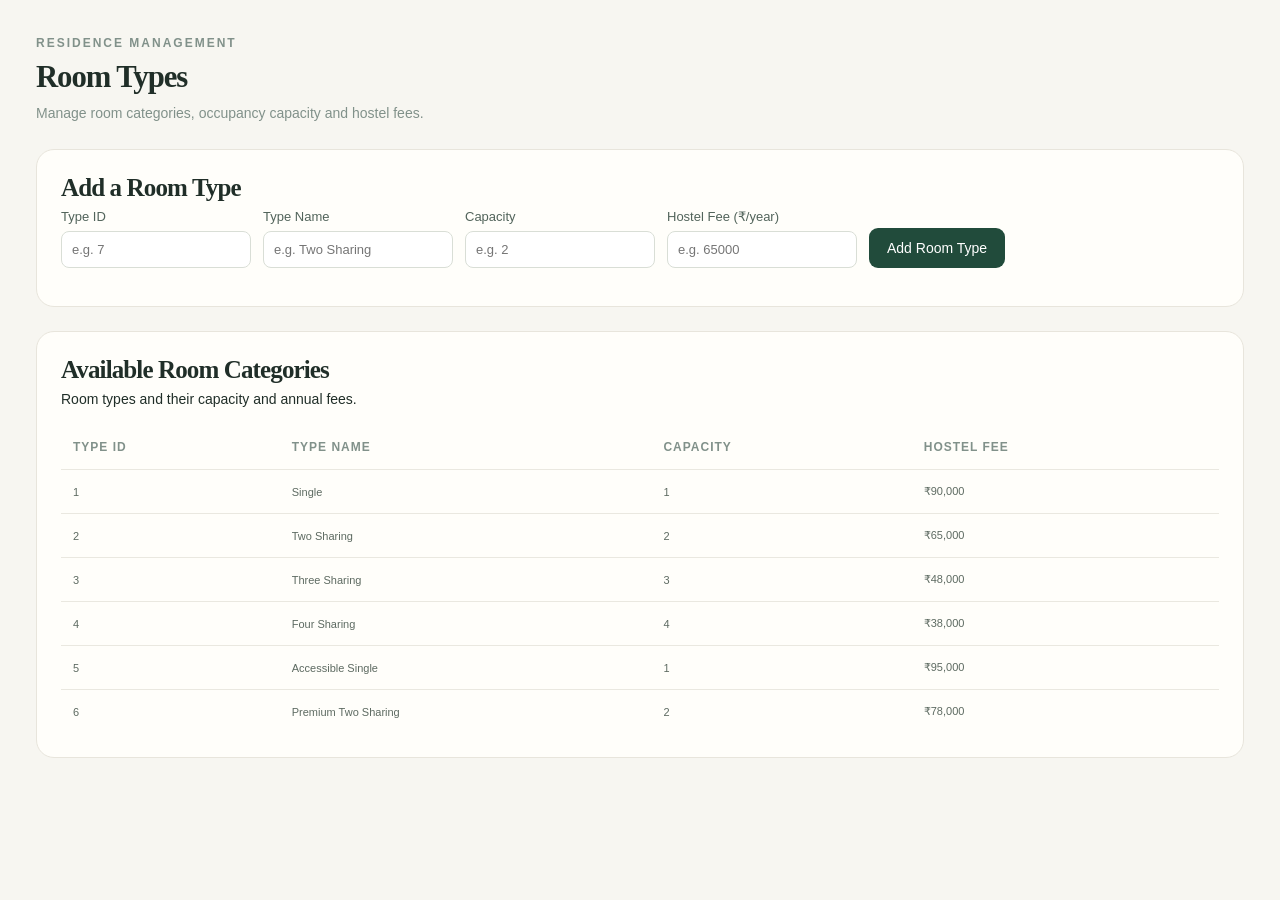
==== hostel_management_frontend/room-types.html @ fce26be1 "Create room-types.html" ====
<!DOCTYPE html>
<html lang="en">
<head>
    <meta charset="UTF-8">
    <meta name="viewport" content="width=device-width, initial-scale=1.0">
    <title>Room Types | Haven</title>

    <link rel="stylesheet" href="css/style.css">

    <style>
        .room-types-content {
            padding: 36px;
        }

        .room-types-heading {
            margin-bottom: 28px;
        }

        .room-types-heading .eyebrow {
            font-size: 12px;
            letter-spacing: 2px;
            text-transform: uppercase;
            color: #81918a;
            font-weight: 700;
        }

        .room-types-heading h1 {
            margin: 10px 0;
        }

        .room-types-heading p {
            color: #81918a;
        }

        .room-types-panel {
            background: #fffefa;
            border: 1px solid #e8e5dc;
            border-radius: 18px;
            padding: 24px;
            margin-top: 24px;
            overflow-x: auto;
        }

        .room-types-panel h2 {
            margin-top: 0;
        }

        .room-types-panel table {
            width: 100%;
            border-collapse: collapse;
            margin-top: 18px;
        }

        .room-types-panel th,
        .room-types-panel td {
            padding: 15px 12px;
            border-bottom: 1px solid #eae8e0;
            text-align: left;
        }

        .room-types-panel th {
            font-size: 12px;
            letter-spacing: 1px;
            text-transform: uppercase;
            color: #81918a;
        }

        .room-types-panel input,
        .room-types-panel select {
            padding: 10px;
            border: 1px solid #d9ded6;
            border-radius: 8px;
            max-width: 100%;
        }

        .room-types-form {
            display: flex;
            flex-wrap: wrap;
            gap: 12px;
            align-items: end;
        }

        .room-types-form label {
            display: flex;
            flex-direction: column;
            gap: 7px;
            font-size: 13px;
            color: #52645b;
        }

        .room-types-form button {
            padding: 12px 18px;
            background: #214b3b;
            color: white;
            border: none;
            border-radius: 9px;
            cursor: pointer;
        }

        .room-types-form button:hover {
            background: #163a2d;
        }

        .room-types-message {
            margin-top: 14px;
            color: #214b3b;
        }

        @media (max-width: 650px) {
            .room-types-content {
                padding: 20px;
            }
        }
    </style>
</head>

<body data-page="room-type">

    <!-- The existing JavaScript creates the sidebar and page content. -->
    <div class="app-shell">

        <main class="main-content room-types-content">

            <header class="room-types-heading">
                <div class="eyebrow">Residence Management</div>
                <h1>Room Types</h1>
                <p>Manage room categories, occupancy capacity and hostel fees.</p>
            </header>

            <section class="room-types-panel">
                <h2>Add a Room Type</h2>

                <form id="roomTypeForm" class="room-types-form">
                    <label>
                        Type ID
                        <input type="number" id="typeId" min="1"
                               placeholder="e.g. 7" required>
                    </label>

                    <label>
                        Type Name
                        <input type="text" id="typeName"
                               placeholder="e.g. Two Sharing" required>
                    </label>

                    <label>
                        Capacity
                        <input type="number" id="capacity" min="1"
                               placeholder="e.g. 2" required>
                    </label>

                    <label>
                        Hostel Fee (₹/year)
                        <input type="number" id="hostelFee" min="0"
                               placeholder="e.g. 65000" required>
                    </label>

                    <button type="submit">Add Room Type</button>
                </form>

                <p id="roomTypeMessage" class="room-types-message"
                   role="status"></p>
            </section>

            <section class="room-types-panel">
                <h2>Available Room Categories</h2>
                <p>Room types and their capacity and annual fees.</p>

                <table>
                    <thead>
                        <tr>
                            <th>Type ID</th>
                            <th>Type Name</th>
                            <th>Capacity</th>
                            <th>Hostel Fee</th>
                        </tr>
                    </thead>
                    <tbody id="roomTypesTableBody">
                        <tr>
                            <td colspan="4">Loading room types...</td>
                        </tr>
                    </tbody>
                </table>
            </section>

        </main>
    </div>

    <script src="js/app.js"></script>

    <script>
        /*
         * This form is a frontend demonstration using browser storage.
         * It does not insert records into your Oracle database.
         */

        const roomTypeForm = document.getElementById("roomTypeForm");
        const roomTypesTableBody =
            document.getElementById("roomTypesTableBody");
        const roomTypeMessage =
            document.getElementById("roomTypeMessage");

        const STORAGE_KEY = "haven_custom_room_types";

        const initialRoomTypes = [
            { typeId: 1, typeName: "Single", capacity: 1, hostelFee: 90000 },
            { typeId: 2, typeName: "Two Sharing", capacity: 2, hostelFee: 65000 },
            { typeId: 3, typeName: "Three Sharing", capacity: 3, hostelFee: 48000 },
            { typeId: 4, typeName: "Four Sharing", capacity: 4, hostelFee: 38000 },
            { typeId: 5, typeName: "Accessible Single", capacity: 1, hostelFee: 95000 },
            { typeId: 6, typeName: "Premium Two Sharing", capacity: 2, hostelFee: 78000 }
        ];

        function getRoomTypes() {
            try {
                const saved = localStorage.getItem(STORAGE_KEY);
                return saved ? JSON.parse(saved) : [...initialRoomTypes];
            } catch (error) {
                return [...initialRoomTypes];
            }
        }

        function saveRoomTypes(types) {
            localStorage.setItem(STORAGE_KEY, JSON.stringify(types));
        }

        function addCell(row, value) {
            const cell = document.createElement("td");
            cell.textContent = value;
            row.appendChild(cell);
        }

        function renderRoomTypes() {
            const types = getRoomTypes();
            roomTypesTableBody.replaceChildren();

            if (types.length === 0) {
                const row = document.createElement("tr");
                const cell = document.createElement("td");
                cell.colSpan = 4;
                cell.textContent = "No room types added yet.";
                row.appendChild(cell);
                roomTypesTableBody.appendChild(row);
                return;
            }

            types.forEach(type => {
                const row = document.createElement("tr");

                addCell(row, type.typeId);
                addCell(row, type.typeName);
                addCell(row, type.capacity);

                addCell(
                    row,
                    "₹" + Number(type.hostelFee).toLocaleString("en-IN")
                );

                roomTypesTableBody.appendChild(row);
            });
        }

        roomTypeForm.addEventListener("submit", function (event) {
            event.preventDefault();

            const typeId = Number(document.getElementById("typeId").value);
            const typeName = document.getElementById("typeName").value.trim();
            const capacity = Number(document.getElementById("capacity").value);
            const hostelFee = Number(document.getElementById("hostelFee").value);

            if (
                !Number.isInteger(typeId) || typeId < 1 ||
                !typeName ||
                !Number.isInteger(capacity) || capacity < 1 ||
                !Number.isFinite(hostelFee) || hostelFee < 0
            ) {
                roomTypeMessage.textContent =
                    "Please enter valid values in all fields.";
                return;
            }

            const types = getRoomTypes();

            if (types.some(type => Number(type.typeId) === typeId)) {
                roomTypeMessage.textContent =
                    "That Type ID already exists. Please use another ID.";
                return;
            }

            types.push({ typeId, typeName, capacity, hostelFee });

            try {
                saveRoomTypes(types);
                renderRoomTypes();
                roomTypeForm.reset();
                roomTypeMessage.textContent =
                    "Room type added successfully.";
            } catch (error) {
                roomTypeMessage.textContent =
                    "Unable to save. Check your browser storage settings.";
            }
        });

        renderRoomTypes();
    </script>

</body>
</html>
---- hostel_management_frontend/css/style.css ----
/* Haven Residence — shared visual system */
:root{--ink:#202e28;--muted:#7e8982;--green:#244b3b;--green-dark:#19392d;--green-soft:#e7efe8;--cream:#f7f6f1;--paper:#fffefa;--line:#e9e9e1;--sand:#f1e9d9;--rose:#f6e6e3;--blue:#e6edf4;--shadow:0 12px 34px rgba(32,46,40,.055);--radius:18px}
*{box-sizing:border-box}body{margin:0;background:var(--cream);color:var(--ink);font-family:'DM Sans',sans-serif;font-size:14px}a{color:inherit;text-decoration:none}button,input,select{font:inherit}button{cursor:pointer}h1,h2,h3,p{margin-top:0}h1,h2{font-family:'Playfair Display',serif;font-weight:600;letter-spacing:-.035em}h1{font-size:clamp(25px,2.4vw,34px);margin:7px 0 0}h2{font-size:25px;margin:7px 0}h3{font-size:17px;margin:6px 0 0;letter-spacing:-.02em}.eyebrow{font-size:10px;letter-spacing:.16em;font-weight:700;color:#89958c}.muted{color:var(--muted)}.small{font-size:12px}.hidden{display:none!important}
.app-shell{min-height:100vh}.sidebar{position:fixed;inset:0 auto 0 0;width:244px;background:var(--green-dark);color:#f4f4eb;padding:27px 17px;display:flex;flex-direction:column;z-index:20}.brand{display:flex;align-items:center;gap:10px;font-size:23px;font-weight:700;letter-spacing:-.06em}.brand-mark{display:grid;place-items:center;width:34px;height:34px;border-radius:11px;background:#d7e2d5;color:var(--green-dark);font-family:'Playfair Display',serif;font-size:21px}.brand-dot{color:#a9c8a8}.sidebar .brand{padding:0 10px 37px}.nav-label{font-size:9px;letter-spacing:.18em;color:#9eb1a3;font-weight:700;padding:0 13px;margin:7px 0 11px}.nav-list{display:grid;gap:5px}.nav-link{display:flex;align-items:center;gap:12px;padding:12px 13px;border-radius:11px;color:#c8d4cb;font-size:13px;transition:.2s}.nav-link:hover,.nav-link.active{background:rgba(255,255,255,.105);color:#fff}.nav-link.active{box-shadow:inset 3px 0 #b7d3b4}.nav-icon{font-size:17px;width:20px;text-align:center}.nav-count{margin-left:auto;background:#d7e2d5;color:var(--green-dark);font-size:10px;padding:3px 7px;border-radius:99px}.sidebar-bottom{margin-top:auto}.help-card{border:1px solid #466456;background:rgba(255,255,255,.04);padding:15px;border-radius:14px;margin:0 3px 17px}.help-card strong{font-size:12px}.help-card p{font-size:11px;line-height:1.6;color:#b8c7bd;margin:8px 0 12px}.help-card a{font-size:11px;color:#e1eadf;font-weight:700}.sidebar-user{border-top:1px solid #3c5749;padding:18px 5px 0;display:flex;align-items:center;gap:10px}.avatar{width:37px;height:37px;border-radius:50%;display:grid;place-items:center;background:#e4eadf;color:var(--green);font-weight:700;font-size:11px;flex-shrink:0}.sidebar-user strong,.profile-label strong{display:block;font-size:12px}.sidebar-user span,.profile-label span{display:block;color:#a9b7ad;font-size:10px;margin-top:3px}.sidebar-user .logout{margin-left:auto;color:#c3d0c5;font-size:17px}
.main-area{margin-left:244px;padding:30px clamp(20px,3vw,46px) 22px;max-width:1700px}.topbar{display:flex;align-items:center;justify-content:space-between;gap:20px;margin-bottom:27px}.topbar h1{line-height:1.2}.wave{font-family:'DM Sans';font-size:20px;color:#9cb79a}.top-actions{display:flex;align-items:center;gap:13px}.profile-label span{color:var(--muted)}.icon-btn{border:1px solid var(--line);background:var(--paper);color:var(--ink);width:38px;height:38px;border-radius:12px;display:grid;place-items:center;font-size:18px;position:relative}.notification-dot{position:absolute;width:6px;height:6px;border-radius:50%;background:#d08b70;right:8px;top:7px}.mobile-menu{display:none}.welcome-banner{background:var(--green);color:white;border-radius:22px;min-height:240px;padding:29px 35px;display:flex;align-items:center;justify-content:space-between;overflow:hidden;position:relative}.light-eyebrow{color:#c0d1c2}.welcome-banner h2{font-size:35px;line-height:1.12;margin:10px 0}.welcome-banner h2 em{font-weight:500;color:#d4e0cc}.welcome-banner p{color:#d1ded3;max-width:360px;font-size:12px;line-height:1.7;margin-bottom:19px}.btn{display:inline-flex;align-items:center;justify-content:center;gap:18px;border:0;border-radius:11px;padding:12px 16px;font-size:12px;font-weight:700;transition:transform .18s,background .18s}.btn:hover{transform:translateY(-1px)}.btn-primary{background:var(--green);color:white}.btn-primary:hover{background:var(--green-dark)}.btn-light{background:#f6f5ed;color:var(--green-dark)}.btn-quiet{background:#f1f2ed;color:#5c6960}.btn-full{width:100%;padding:14px}.banner-art{position:absolute;right:7%;top:0;width:300px;height:100%;opacity:.92}.art-circle{position:absolute;width:230px;height:230px;border-radius:50%;background:#426c54;right:5px;top:22px}.art-building{position:absolute;bottom:0;right:35px;width:174px;height:164px;background:#e7e7d7;border-radius:7px 7px 0 0;padding:22px 16px;display:grid;grid-template-columns:repeat(3,1fr);gap:12px 10px;box-shadow:12px 0 0 #c4d2bf}.art-building span{background:#789783;border-radius:3px}.art-leaf{position:absolute;right:0;top:20px;font-size:100px;color:#b7cdb3;transform:rotate(20deg)}.section-heading{display:flex;justify-content:space-between;align-items:end;margin:30px 0 15px}.section-heading h2{font-size:23px}.date-pill{border:1px solid #dce4d9;background:#eef3ec;color:#54705b;padding:8px 11px;border-radius:99px;font-size:10px;font-weight:700}.stats-grid{display:grid;grid-template-columns:repeat(4,minmax(0,1fr));gap:14px}.stat-card,.panel{background:var(--paper);border:1px solid var(--line);border-radius:var(--radius);box-shadow:var(--shadow)}.stat-card{padding:18px 19px}.stat-top{display:flex;justify-content:space-between;align-items:center;color:#737f76;font-size:12px}.stat-icon,.quick-icon{display:grid;place-items:center;width:36px;height:36px;border-radius:12px;font-size:17px;color:var(--green)}.sage{background:var(--green-soft)}.sand{background:var(--sand)}.blue{background:var(--blue)}.rose{background:var(--rose)}.stat-card>strong{display:block;font-family:'Playfair Display',serif;font-size:33px;font-weight:600;letter-spacing:-.04em;margin:13px 0 10px}.stat-foot{display:flex;gap:7px;align-items:center;flex-wrap:wrap;font-size:10px;color:#9aa29c}.stat-foot a{margin-left:auto;color:var(--green);font-weight:700}.trend{color:#4c805c;font-weight:700}.warning-text{color:#b8795c}.dashboard-grid{display:grid;grid-template-columns:1fr 1fr;gap:15px;margin-top:17px}.panel{padding:22px 22px}.panel-heading{display:flex;justify-content:space-between;align-items:center;gap:15px;margin-bottom:22px}.text-link{color:var(--green);font-size:11px;font-weight:700;white-space:nowrap}.occupancy-content{display:flex;align-items:center;justify-content:space-around;gap:20px;padding:4px 0 22px}.donut{width:144px;height:144px;border-radius:50%;display:grid;place-items:center;background:conic-gradient(var(--green) 0 74%,#e7e8df 74% 100%);position:relative;flex-shrink:0}.donut:before{content:"";position:absolute;inset:13px;background:var(--paper);border-radius:50%}.donut div{position:relative;text-align:center}.donut strong{display:block;font-family:'Playfair Display';font-size:30px}.donut span{font-size:10px;color:var(--muted)}.legend{display:grid;gap:15px;min-width:160px}.legend>div{display:grid;grid-template-columns:9px 1fr auto;align-items:center;gap:8px;font-size:10px;color:#7b867e}.legend strong{font-size:10px;color:var(--ink)}.legend-dot{width:8px;height:8px;border-radius:50%}.dot-green{background:var(--green)}.dot-yellow{background:#d8b77b}.dot-gray{background:#d6d9d0}.progress-caption{display:flex;justify-content:space-between;font-size:10px;color:var(--muted);margin-bottom:9px}.progress-caption strong{color:var(--ink)}.progress{height:6px;background:#e9ece4;border-radius:99px;overflow:hidden}.progress span{height:100%;display:block;background:var(--green);border-radius:99px}.quick-actions{display:grid;gap:5px}.quick-action{display:flex;align-items:center;gap:12px;padding:10px 8px;border-radius:12px;transition:background .2s}.quick-action:hover{background:#f5f6f0}.quick-icon{width:39px;height:39px;flex-shrink:0}.quick-action>span:nth-child(2){flex:1}.quick-action strong{display:block;font-size:12px}.quick-action small{display:block;font-size:10px;color:var(--muted);margin-top:4px}.quick-action>b{font-size:15px;color:#8b998f}.table-panel{margin-top:17px}.table-wrap{width:100%;overflow-x:auto}table{border-collapse:collapse;width:100%;white-space:nowrap}thead th{text-align:left;font-size:9px;letter-spacing:.1em;color:#89948c;font-weight:700;padding:0 15px 13px;border-bottom:1px solid var(--line)}tbody td{padding:15px;border-bottom:1px solid #f0f0e9;font-size:11px;color:#5d6a61}tbody tr:last-child td{border-bottom:0}tbody tr:hover{background:#fafaf6}.student-cell{display:flex;align-items:center;gap:10px}.mini-avatar{width:31px;height:31px;display:grid;place-items:center;border-radius:10px;background:#e8eee4;color:var(--green);font-weight:700;font-size:10px}.student-cell strong{display:block;color:var(--ink);font-size:11px}.student-cell small{display:block;color:#9aa29c;font-size:10px;margin-top:3px}.status{display:inline-flex;align-items:center;gap:6px;border-radius:99px;padding:6px 9px;background:#e8f1e8;color:#487351;font-size:10px;font-weight:700}.status:before{content:"";width:5px;height:5px;border-radius:50%;background:currentColor}.status.pending{background:#f8efdf;color:#a37a3c}.status.full,.status.rejected{background:#f6e8e5;color:#a96658}.status.partially-occupied{background:#e9eef5;color:#5d7795}.footer{display:flex;justify-content:space-between;gap:15px;color:#9ba39c;font-size:10px;padding:22px 3px 0}.footer b{color:#8aa98c}
.page-topbar{margin-bottom:24px}.top-description{margin:7px 0 0;font-size:12px}.page-toolbar{display:flex;align-items:center;justify-content:space-between;gap:15px;margin-bottom:17px}.search-box{display:flex;align-items:center;gap:10px;background:var(--paper);border:1px solid var(--line);border-radius:11px;padding:0 13px;width:min(340px,100%);height:42px;color:#9aa49b}.search-box span{font-size:20px}.search-box input{border:0;outline:0;background:transparent;width:100%;color:var(--ink);font-size:12px}.toolbar-actions{display:flex;align-items:center;gap:10px}.select-control{height:42px;border:1px solid var(--line);background:var(--paper);border-radius:10px;padding:0 12px;color:#66736a;font-size:11px;max-width:145px}.records-panel{margin-top:0;padding:22px 0 0;overflow:hidden}.records-panel .panel-heading{padding:0 22px;margin-bottom:20px}.record-count{font-size:10px;background:#f0f2ec;color:#758078;padding:7px 10px;border-radius:99px}.records-panel .table-wrap{padding:0 10px 5px}.records-panel table{min-width:720px}.records-panel thead th{padding:0 12px 13px}.records-panel tbody td{padding:14px 12px}.table-actions{display:flex;gap:6px}.table-action{border:1px solid var(--line);background:#fffefa;border-radius:8px;padding:6px 8px;font-size:10px;color:#5e6b62}.table-action:hover{background:#edf2eb}.table-action.delete:hover{background:#f9e9e5;color:#a45f52}.empty-state{text-align:center;padding:48px 15px;color:var(--muted)}.empty-state>span{font-size:30px}.empty-state h3{color:var(--ink)}.empty-state p{font-size:12px}
.modal-backdrop{position:fixed;inset:0;background:rgba(17,33,25,.48);backdrop-filter:blur(5px);display:grid;place-items:center;padding:18px;z-index:50}.modal-card{width:min(620px,100%);max-height:90vh;overflow:auto;background:var(--paper);border-radius:20px;padding:26px;box-shadow:0 25px 80px #13251c40}.modal-heading{display:flex;justify-content:space-between;align-items:start;margin-bottom:23px}.modal-heading h2{font-size:25px}.modal-form label,.form-stack>label{display:grid;gap:8px;font-size:11px;font-weight:700;color:#536158}.form-grid{display:grid;grid-template-columns:1fr 1fr;gap:16px}.form-grid input,.form-grid select,.form-stack input{width:100%;border:1px solid #e3e6de;background:#fffefa;border-radius:10px;padding:12px 12px;outline:none;color:var(--ink);font-size:12px}.form-grid input:focus,.form-grid select:focus,.form-stack input:focus{border-color:#86a38a;box-shadow:0 0 0 3px #e5eee4}.modal-actions{display:flex;justify-content:flex-end;gap:9px;margin-top:22px}.form-message{font-size:11px;color:#b36d59;min-height:14px;margin:8px 0 0}.login-body{min-height:100vh;background:#f6f5ef}.login-shell{min-height:100vh;display:grid;grid-template-columns:1fr 1fr}.login-visual{background:var(--green-dark);color:#fff;padding:35px clamp(30px,5vw,75px);display:flex;flex-direction:column;position:relative;overflow:hidden;min-height:100vh}.brand-light{position:relative;z-index:1}.visual-copy{margin:auto 0;position:relative;z-index:2;padding:65px 0}.visual-copy h1{font-size:clamp(44px,5vw,68px);line-height:1.05;margin:18px 0}.visual-copy h1 em{color:#c7d9c4;font-weight:500}.visual-copy p{color:#bdcfc2;line-height:1.8;max-width:370px;font-size:13px}.login-visual:after{content:"";position:absolute;width:410px;height:410px;border:1px solid #64816c;border-radius:50%;right:-160px;bottom:50px;box-shadow:0 0 0 45px #ffffff05,0 0 0 90px #ffffff04}.visual-footer,.login-bottom{display:flex;justify-content:space-between;gap:12px;font-size:9px;color:#a8bcae;letter-spacing:.04em}.login-panel{display:flex;flex-direction:column;justify-content:center;padding:45px clamp(28px,6vw,95px);position:relative}.login-card{width:100%;max-width:400px;margin:auto}.login-card h2{font-size:33px;margin:12px 0 8px}.login-card>p{font-size:12px;line-height:1.7}.form-stack{display:grid;gap:19px;margin-top:29px}.form-stack input{padding:14px}.password-wrap{position:relative}.password-wrap input{padding-right:60px}.password-toggle{position:absolute;right:10px;top:50%;transform:translateY(-50%);border:0;background:none;color:var(--green);font-size:11px;font-weight:700}.form-between{display:flex;align-items:center;justify-content:space-between}.check-label{display:flex!important;align-items:center;gap:7px;font-weight:500!important}.check-label input{width:14px;height:14px;accent-color:var(--green)}.login-note{background:#f0f2eb;border-radius:10px;padding:12px;color:#7e8980;font-size:10px!important;margin-top:17px}.login-note strong{color:var(--green)}.login-bottom{color:#9aa59c;max-width:100%;padding-top:25px}.login-mobile-brand{display:none}
@media(max-width:1150px){.sidebar{width:215px}.main-area{margin-left:215px;padding:25px 23px}.stats-grid{grid-template-columns:repeat(2,minmax(0,1fr))}.banner-art{right:1%}.dashboard-grid{grid-template-columns:1fr}.welcome-banner{min-height:220px}}
@media(max-width:760px){.sidebar{transform:translateX(-100%);transition:transform .25s;width:260px;box-shadow:20px 0 40px #00000014}.sidebar.open{transform:translateX(0)}.main-area{margin-left:0;padding:20px 15px}.mobile-menu{display:grid}.topbar{gap:10px;align-items:flex-start}.topbar>.eyebrow,.top-actions .profile-label{display:none}.top-actions{gap:7px;margin-left:auto}.topbar h1{font-size:25px}.topbar .avatar{width:34px;height:34px}.welcome-banner{padding:25px;min-height:230px}.welcome-banner h2{font-size:31px}.banner-art{opacity:.25;right:-55px}.stats-grid{gap:10px}.stat-card{padding:15px}.stat-card>strong{font-size:29px}.stat-foot{font-size:9px}.dashboard-grid{gap:12px}.panel{padding:17px}.occupancy-content{justify-content:space-between;gap:10px}.donut{width:118px;height:118px}.donut strong{font-size:25px}.legend{min-width:130px}.legend>div{grid-template-columns:8px 1fr;gap:6px}.legend strong{grid-column:2}.page-toolbar{align-items:stretch;flex-direction:column}.search-box{width:100%}.toolbar-actions{width:100%;justify-content:space-between}.toolbar-actions .btn{flex:1}.select-control{flex:1;max-width:none}.page-topbar{align-items:flex-start}.page-topbar h1{font-size:28px}.table-panel .panel-heading{align-items:flex-start}.footer{flex-direction:column}.login-shell{grid-template-columns:1fr}.login-visual{display:none}.login-panel{min-height:100vh;padding:25px}.login-mobile-brand{display:flex;margin-bottom:50px}.login-card{margin:auto 0}.login-card h2{font-size:30px}.login-bottom{font-size:8px}.form-grid{grid-template-columns:1fr}.modal-card{padding:21px}.modal-actions .btn{flex:1}}
@media(min-width:761px) and (max-width:920px){.banner-art{opacity:.25}.profile-label{display:none}.occupancy-content{flex-wrap:wrap}.donut{width:110px;height:110px}}
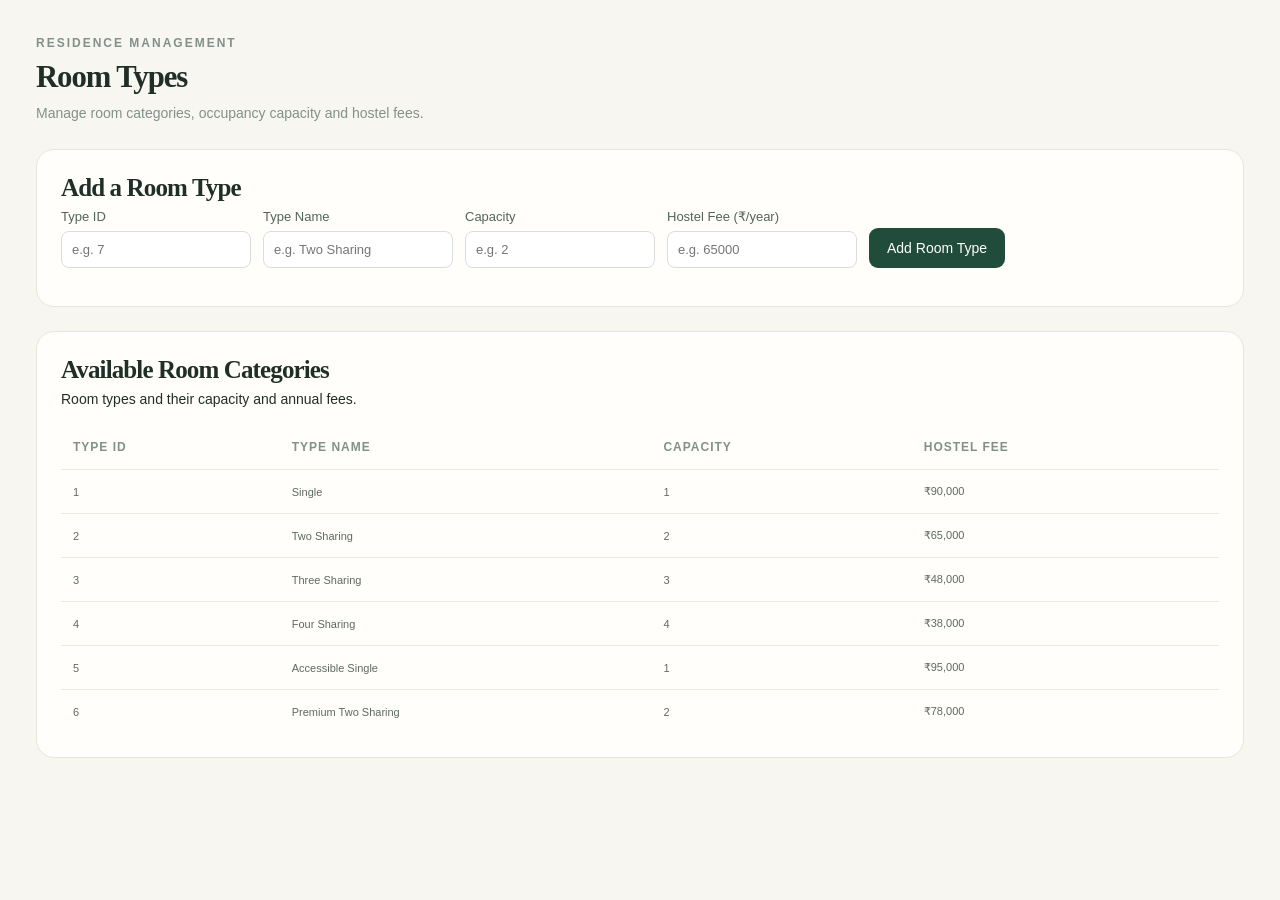
==== commit d964dd86: "Remove extra newline in room-types.html" ====
--- a/hostel_management_frontend/room-types.html
+++ b/hostel_management_frontend/room-types.html
@@ -12,7 +12,6 @@
         .room-types-content {
             padding: 36px;
         }
-
         .room-types-heading {
             margin-bottom: 28px;
         }
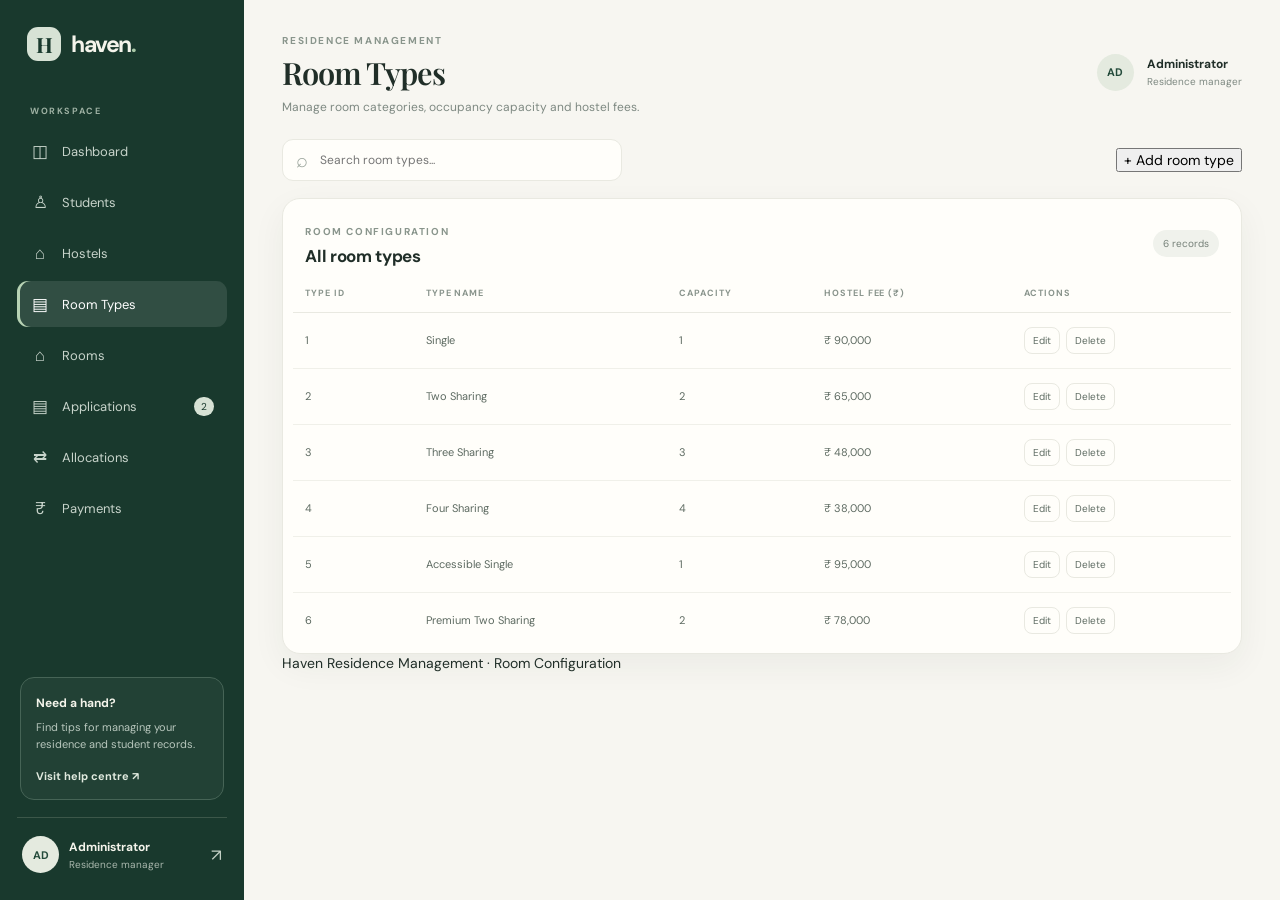
==== commit e8166a11: "Update room-types.html" ====
--- a/hostel_management_frontend/room-types.html
+++ b/hostel_management_frontend/room-types.html
@@ -4,305 +4,186 @@
 <head>
     <meta charset="UTF-8">
     <meta name="viewport" content="width=device-width, initial-scale=1.0">
-    <title>Room Types | Haven</title>
+
+    <title>Room Types | Haven Residence Management</title>
+    <meta name="description" content="Manage room types, occupancy capacities and annual hostel fees in Haven Residence Management.">
+
+    <link rel="preconnect" href="https://fonts.googleapis.com">
+    <link rel="preconnect" href="https://fonts.gstatic.com" crossorigin>
+    <link href="https://fonts.googleapis.com/css2?family=DM+Sans:wght@400;500;600;700&family=Playfair+Display:wght@500;600;700&display=swap" rel="stylesheet">
 
     <link rel="stylesheet" href="css/style.css">
-
-    <style>
-        .room-types-content {
-            padding: 36px;
-        }
-        .room-types-heading {
-            margin-bottom: 28px;
-        }
-
-        .room-types-heading .eyebrow {
-            font-size: 12px;
-            letter-spacing: 2px;
-            text-transform: uppercase;
-            color: #81918a;
-            font-weight: 700;
-        }
-
-        .room-types-heading h1 {
-            margin: 10px 0;
-        }
-
-        .room-types-heading p {
-            color: #81918a;
-        }
-
-        .room-types-panel {
-            background: #fffefa;
-            border: 1px solid #e8e5dc;
-            border-radius: 18px;
-            padding: 24px;
-            margin-top: 24px;
-            overflow-x: auto;
-        }
-
-        .room-types-panel h2 {
-            margin-top: 0;
-        }
-
-        .room-types-panel table {
-            width: 100%;
-            border-collapse: collapse;
-            margin-top: 18px;
-        }
-
-        .room-types-panel th,
-        .room-types-panel td {
-            padding: 15px 12px;
-            border-bottom: 1px solid #eae8e0;
-            text-align: left;
-        }
-
-        .room-types-panel th {
-            font-size: 12px;
-            letter-spacing: 1px;
-            text-transform: uppercase;
-            color: #81918a;
-        }
-
-        .room-types-panel input,
-        .room-types-panel select {
-            padding: 10px;
-            border: 1px solid #d9ded6;
-            border-radius: 8px;
-            max-width: 100%;
-        }
-
-        .room-types-form {
-            display: flex;
-            flex-wrap: wrap;
-            gap: 12px;
-            align-items: end;
-        }
-
-        .room-types-form label {
-            display: flex;
-            flex-direction: column;
-            gap: 7px;
-            font-size: 13px;
-            color: #52645b;
-        }
-
-        .room-types-form button {
-            padding: 12px 18px;
-            background: #214b3b;
-            color: white;
-            border: none;
-            border-radius: 9px;
-            cursor: pointer;
-        }
-
-        .room-types-form button:hover {
-            background: #163a2d;
-        }
-
-        .room-types-message {
-            margin-top: 14px;
-            color: #214b3b;
-        }
-
-        @media (max-width: 650px) {
-            .room-types-content {
-                padding: 20px;
-            }
-        }
-    </style>
 </head>
 
 <body data-page="room-type">
 
-    <!-- The existing JavaScript creates the sidebar and page content. -->
     <div class="app-shell">
 
-        <main class="main-content room-types-content">
+        <!-- Sidebar is generated by js/app.js -->
+        <aside class="sidebar" id="sidebar"></aside>
 
-            <header class="room-types-heading">
-                <div class="eyebrow">Residence Management</div>
-                <h1>Room Types</h1>
-                <p>Manage room categories, occupancy capacity and hostel fees.</p>
+        <main class="main-area">
+
+            <!-- Page header -->
+            <header class="topbar page-topbar">
+
+                <div class="page-heading">
+                    <span class="eyebrow">RESIDENCE MANAGEMENT</span>
+                    <h1>Room Types</h1>
+                    <p class="muted top-description">
+                        Manage room categories, occupancy capacity and hostel fees.
+                    </p>
+                </div>
+
+                <div class="top-actions">
+                    <button
+                        class="icon-btn mobile-menu"
+                        id="menuToggle"
+                        type="button"
+                        aria-label="Toggle navigation menu"
+                    >☰</button>
+
+                    <div class="avatar">AD</div>
+
+                    <div class="profile-label">
+                        <strong>Administrator</strong>
+                        <span>Residence manager</span>
+                    </div>
+                </div>
+
             </header>
 
-            <section class="room-types-panel">
-                <h2>Add a Room Type</h2>
+            <!-- Search and actions -->
+            <section class="page-toolbar">
 
-                <form id="roomTypeForm" class="room-types-form">
-                    <label>
-                        Type ID
-                        <input type="number" id="typeId" min="1"
-                               placeholder="e.g. 7" required>
-                    </label>
+                <div class="search-box">
+                    <span aria-hidden="true">⌕</span>
+                    <input
+                        id="searchInput"
+                        type="search"
+                        placeholder="Search room types..."
+                        aria-label="Search room types"
+                    >
+                </div>
 
-                    <label>
-                        Type Name
-                        <input type="text" id="typeName"
-                               placeholder="e.g. Two Sharing" required>
-                    </label>
+                <div class="toolbar-actions">
+                    <button
+                        class="primary-btn"
+                        id="addRecordBtn"
+                        type="button"
+                    >
+                        + Add room type
+                    </button>
+                </div>
 
-                    <label>
-                        Capacity
-                        <input type="number" id="capacity" min="1"
-                               placeholder="e.g. 2" required>
-                    </label>
-
-                    <label>
-                        Hostel Fee (₹/year)
-                        <input type="number" id="hostelFee" min="0"
-                               placeholder="e.g. 65000" required>
-                    </label>
-
-                    <button type="submit">Add Room Type</button>
-                </form>
-
-                <p id="roomTypeMessage" class="room-types-message"
-                   role="status"></p>
             </section>
 
-            <section class="room-types-panel">
-                <h2>Available Room Categories</h2>
-                <p>Room types and their capacity and annual fees.</p>
+            <!-- Room types table -->
+            <section class="panel table-panel records-panel">
 
-                <table>
-                    <thead>
-                        <tr>
-                            <th>Type ID</th>
-                            <th>Type Name</th>
-                            <th>Capacity</th>
-                            <th>Hostel Fee</th>
-                        </tr>
-                    </thead>
-                    <tbody id="roomTypesTableBody">
-                        <tr>
-                            <td colspan="4">Loading room types...</td>
-                        </tr>
-                    </tbody>
-                </table>
+                <div class="panel-heading">
+                    <div>
+                        <span class="eyebrow">ROOM CONFIGURATION</span>
+                        <h3>All room types</h3>
+                    </div>
+
+                    <span class="record-count" id="recordCount">
+                        0 records
+                    </span>
+                </div>
+
+                <div class="table-wrap">
+                    <table>
+                        <thead>
+                            <tr>
+                                <th scope="col">TYPE ID</th>
+                                <th scope="col">TYPE NAME</th>
+                                <th scope="col">CAPACITY</th>
+                                <th scope="col">HOSTEL FEE (₹)</th>
+                                <th scope="col">ACTIONS</th>
+                            </tr>
+                        </thead>
+
+                        <tbody id="recordsBody">
+                            <tr>
+                                <td colspan="5">Loading room types...</td>
+                            </tr>
+                        </tbody>
+                    </table>
+                </div>
+
+                <div id="emptyState" class="empty-state hidden">
+                    <h3>No room types found</h3>
+                    <p>Try another search or add a new room type.</p>
+                </div>
+
             </section>
+
+            <!-- Small explanatory footer -->
+            <footer class="page-footer">
+                <p>Haven Residence Management · Room Configuration</p>
+            </footer>
 
         </main>
     </div>
 
+    <!-- Add/Edit modal used by js/app.js -->
+    <div
+        class="modal-backdrop hidden"
+        id="modalBackdrop"
+        role="dialog"
+        aria-modal="true"
+        aria-labelledby="modalTitle"
+    >
+        <div class="modal">
+
+            <div class="modal-header">
+                <div>
+                    <span class="eyebrow">ROOM CONFIGURATION</span>
+                    <h2 id="modalTitle">Add room type</h2>
+                </div>
+
+                <button
+                    class="icon-btn"
+                    id="closeModal"
+                    type="button"
+                    aria-label="Close dialog"
+                >×</button>
+            </div>
+
+            <form id="recordForm">
+
+                <div class="form-fields" id="formFields">
+                    <!-- Fields are generated by js/app.js -->
+                </div>
+
+                <p
+                    class="form-error"
+                    id="formError"
+                    role="alert"
+                ></p>
+
+                <div class="modal-actions">
+                    <button
+                        class="secondary-btn"
+                        id="cancelModal"
+                        type="button"
+                    >
+                        Cancel
+                    </button>
+
+                    <button class="primary-btn" type="submit">
+                        Save room type
+                    </button>
+                </div>
+
+            </form>
+
+        </div>
+    </div>
+
+    <!-- Keep the existing shared application JavaScript -->
     <script src="js/app.js"></script>
-
-    <script>
-        /*
-         * This form is a frontend demonstration using browser storage.
-         * It does not insert records into your Oracle database.
-         */
-
-        const roomTypeForm = document.getElementById("roomTypeForm");
-        const roomTypesTableBody =
-            document.getElementById("roomTypesTableBody");
-        const roomTypeMessage =
-            document.getElementById("roomTypeMessage");
-
-        const STORAGE_KEY = "haven_custom_room_types";
-
-        const initialRoomTypes = [
-            { typeId: 1, typeName: "Single", capacity: 1, hostelFee: 90000 },
-            { typeId: 2, typeName: "Two Sharing", capacity: 2, hostelFee: 65000 },
-            { typeId: 3, typeName: "Three Sharing", capacity: 3, hostelFee: 48000 },
-            { typeId: 4, typeName: "Four Sharing", capacity: 4, hostelFee: 38000 },
-            { typeId: 5, typeName: "Accessible Single", capacity: 1, hostelFee: 95000 },
-            { typeId: 6, typeName: "Premium Two Sharing", capacity: 2, hostelFee: 78000 }
-        ];
-
-        function getRoomTypes() {
-            try {
-                const saved = localStorage.getItem(STORAGE_KEY);
-                return saved ? JSON.parse(saved) : [...initialRoomTypes];
-            } catch (error) {
-                return [...initialRoomTypes];
-            }
-        }
-
-        function saveRoomTypes(types) {
-            localStorage.setItem(STORAGE_KEY, JSON.stringify(types));
-        }
-
-        function addCell(row, value) {
-            const cell = document.createElement("td");
-            cell.textContent = value;
-            row.appendChild(cell);
-        }
-
-        function renderRoomTypes() {
-            const types = getRoomTypes();
-            roomTypesTableBody.replaceChildren();
-
-            if (types.length === 0) {
-                const row = document.createElement("tr");
-                const cell = document.createElement("td");
-                cell.colSpan = 4;
-                cell.textContent = "No room types added yet.";
-                row.appendChild(cell);
-                roomTypesTableBody.appendChild(row);
-                return;
-            }
-
-            types.forEach(type => {
-                const row = document.createElement("tr");
-
-                addCell(row, type.typeId);
-                addCell(row, type.typeName);
-                addCell(row, type.capacity);
-
-                addCell(
-                    row,
-                    "₹" + Number(type.hostelFee).toLocaleString("en-IN")
-                );
-
-                roomTypesTableBody.appendChild(row);
-            });
-        }
-
-        roomTypeForm.addEventListener("submit", function (event) {
-            event.preventDefault();
-
-            const typeId = Number(document.getElementById("typeId").value);
-            const typeName = document.getElementById("typeName").value.trim();
-            const capacity = Number(document.getElementById("capacity").value);
-            const hostelFee = Number(document.getElementById("hostelFee").value);
-
-            if (
-                !Number.isInteger(typeId) || typeId < 1 ||
-                !typeName ||
-                !Number.isInteger(capacity) || capacity < 1 ||
-                !Number.isFinite(hostelFee) || hostelFee < 0
-            ) {
-                roomTypeMessage.textContent =
-                    "Please enter valid values in all fields.";
-                return;
-            }
-
-            const types = getRoomTypes();
-
-            if (types.some(type => Number(type.typeId) === typeId)) {
-                roomTypeMessage.textContent =
-                    "That Type ID already exists. Please use another ID.";
-                return;
-            }
-
-            types.push({ typeId, typeName, capacity, hostelFee });
-
-            try {
-                saveRoomTypes(types);
-                renderRoomTypes();
-                roomTypeForm.reset();
-                roomTypeMessage.textContent =
-                    "Room type added successfully.";
-            } catch (error) {
-                roomTypeMessage.textContent =
-                    "Unable to save. Check your browser storage settings.";
-            }
-        });
-
-        renderRoomTypes();
-    </script>
 
 </body>
 </html>
